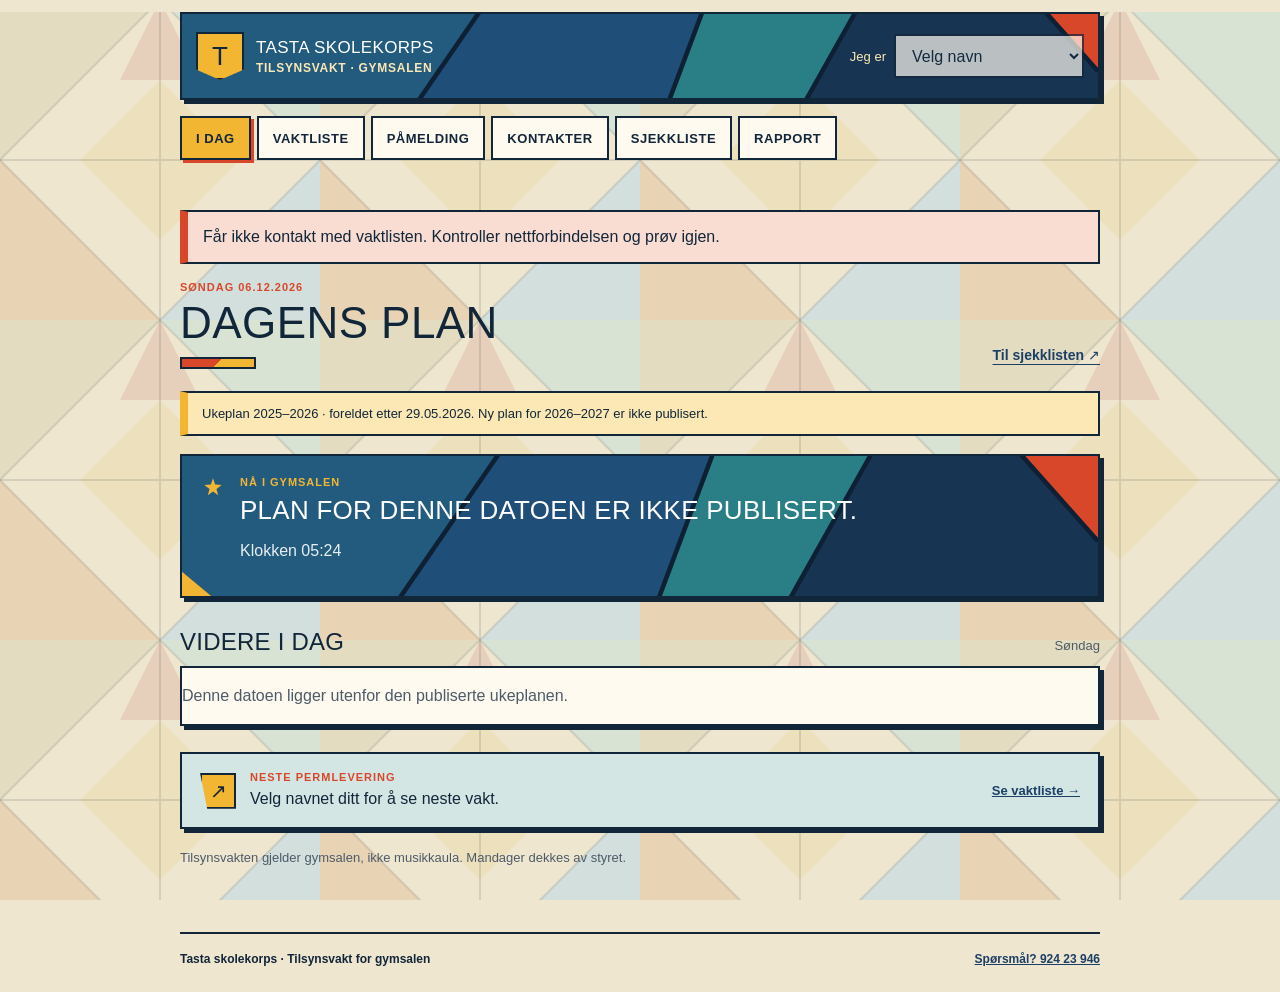
==== index.html @ b432299a "Restyle frontend with cubist guard-inspired theme Co-authored-by: Copilot App <223556219+Copilot@use" ====
<!doctype html>
<html lang="nb">
<head>
  <meta charset="utf-8">
  <meta name="viewport" content="width=device-width, initial-scale=1">
  <meta name="theme-color" content="#1b3f66">
  <meta name="description" content="Vaktplan og praktisk informasjon for tilsynsvakter i Tasta skole sin gymsal.">
  <!-- Static CSP cannot interpolate the deployment-time API host from config.js; API requests are limited to HTTPS, plus local development. -->
  <meta http-equiv="Content-Security-Policy" content="default-src 'self'; script-src 'self'; style-src 'self'; img-src 'self' data:; font-src 'self'; connect-src 'self' https: http://localhost:5187 http://127.0.0.1:5187; form-action 'self'; base-uri 'self'; object-src 'none'">
  <title>Tilsynsvakt · Tasta skolekorps</title>
  <link rel="icon" href="./favicon.svg" type="image/svg+xml">
  <link rel="stylesheet" href="./styles.css">
  <script src="./config.js"></script>
  <script type="module" src="./js/app.js"></script>
</head>
<body>
  <a class="skip-link" href="#main">Hopp til innhold</a>
  <header class="site-header">
    <a class="brand" href="#plan" aria-label="Tilsynsvakt, til dagens plan">
      <span class="brand-mark" aria-hidden="true">T</span>
      <span class="brand-name">Tasta skolekorps <small>Tilsynsvakt · gymsalen</small></span>
    </a>
    <div class="identity">
      <label for="guard-select">Jeg er</label>
      <select id="guard-select" aria-describedby="guard-status">
        <option value="">Velg navn</option>
      </select>
      <span id="guard-status" class="sr-only" aria-live="polite"></span>
    </div>
  </header>

  <nav class="main-nav" aria-label="Hovedmeny">
    <a href="#plan" data-view="plan">I dag</a>
    <a href="#vaktliste" data-view="vaktliste">Vaktliste</a>
    <a href="#pamelding" data-view="pamelding">Påmelding</a>
    <a href="#kontakter" data-view="kontakter">Kontakter</a>
    <a href="#sjekkliste" data-view="sjekkliste">Sjekkliste</a>
    <a href="#rapport" data-view="rapport">Rapport</a>
  </nav>

  <main id="main">
    <div id="notice" class="notice" role="status" aria-live="polite" hidden></div>
    <section id="view-plan" class="view" aria-labelledby="plan-title">
      <div class="page-heading">
        <div>
          <p class="eyebrow" id="today-label">Tasta skole · gymsalen</p>
          <h1 id="plan-title">Dagens plan</h1>
        </div>
        <a class="text-link" href="#sjekkliste">Til sjekklisten <span aria-hidden="true">↗</span></a>
      </div>
      <p class="plan-warning" id="plan-warning"></p>
      <div class="now-panel" aria-live="polite">
        <span class="now-marker" aria-hidden="true"></span>
        <div><p class="eyebrow">Nå i gymsalen</p><p id="current-activity" class="now-title">Laster dagens plan …</p><p id="current-time" class="muted"></p></div>
      </div>
      <div class="section-heading"><h2>Videre i dag</h2><span class="muted" id="plan-day"></span></div>
      <ol id="today-schedule" class="schedule-list" aria-label="Aktiviteter i gymsalen i dag"></ol>
      <div class="handover-strip">
        <span class="handover-icon" aria-hidden="true">↗</span>
        <div><p class="eyebrow">Neste permlevering</p><p id="next-handover">Velg navnet ditt for å se neste vakt.</p></div>
        <a href="#vaktliste" aria-label="Se vaktlisten">Se vaktliste <span aria-hidden="true">→</span></a>
      </div>
      <p class="scope-note">Tilsynsvakten gjelder gymsalen, ikke musikkaula. Mandager dekkes av styret.</p>
    </section>

    <section id="view-vaktliste" class="view" aria-labelledby="roster-title" hidden>
      <div class="page-heading"><div><p class="eyebrow">Dine vakter og overlevering</p><h1 id="roster-title">Vaktliste</h1></div><button class="icon-button" id="refresh-shifts" type="button" aria-label="Last inn vaktlisten på nytt" title="Oppdater">↻</button></div>
      <div class="handover-panel"><p class="eyebrow">Neste vakt etter din</p><p id="roster-handover">Velg navnet ditt for å se overleveringen.</p></div>
      <h2 class="subheading">Mine vakter</h2>
      <div id="my-shifts" class="shift-list" aria-live="polite"><p class="loading">Laster vaktliste …</p></div>
      <h2 class="subheading">Alle vakter</h2>
      <div id="all-shifts" class="shift-list"><p class="loading">Laster vaktliste …</p></div>
    </section>

    <section id="view-pamelding" class="view" aria-labelledby="signup-title" hidden>
      <div class="page-heading"><div><p class="eyebrow">Ledige vakter · tirsdag–torsdag</p><h1 id="signup-title">Påmelding</h1></div></div>
      <p class="intro-copy">Velg en ledig vakt for å melde deg på. Vaktlisten oppdateres fra fellessystemet.</p>
      <form id="signup-form" class="signup-form">
        <label for="open-shift-select">Ledig vakt</label>
        <div class="form-row"><select id="open-shift-select" required><option value="">Laster vakter …</option></select><button class="button button-primary" type="submit">Meld meg på</button></div>
      </form>
      <div id="signup-shifts" class="shift-list"><p class="loading">Laster vaktliste …</p></div>
      <p class="muted small-copy">Du kan melde på eller endre en vakt for valgfri tilsynsvakt. Endringer kontrolleres mot siste lagrede vaktliste.</p>
    </section>

    <section id="view-kontakter" class="view" aria-labelledby="contacts-title" hidden>
      <div class="page-heading"><div><p class="eyebrow">Hjelp og praktiske spørsmål</p><h1 id="contacts-title">Kontakter</h1></div></div>
      <div id="contact-list" class="contact-list"><p class="loading">Laster kontakter …</p></div>
    </section>

    <section id="view-sjekkliste" class="view" aria-labelledby="checklist-title" hidden>
      <div class="page-heading"><div><p class="eyebrow">Før, under og etter vakten</p><h1 id="checklist-title">Sjekkliste</h1></div><span id="checklist-progress" class="progress-count">0 / 0</span></div>
      <p class="intro-copy" id="checklist-date"></p>
      <div class="progress-track" role="progressbar" aria-label="Fremdrift i sjekklisten" aria-valuemin="0" aria-valuemax="10" aria-valuenow="0"><span id="progress-fill"></span></div>
      <div id="checklist-items" class="checklist"><p class="loading">Laster sjekkliste …</p></div>
      <p class="scope-note">Nøkkel og instruks følger permen. Nøkkelboks er planlagt, men ikke etablert.</p>
    </section>

    <section id="view-rapport" class="view" aria-labelledby="report-title" hidden>
      <div class="page-heading"><div><p class="eyebrow">Gymsalen · intern notatmal</p><h1 id="report-title">Hendelsesrapport</h1></div></div>
      <p class="notice notice-warm">Sending av hendelsesrapporter er ikke avklart ennå. Skjemaet lagrer eller sender ingenting.</p>
      <form id="incident-form" class="incident-form">
        <label for="incident-type">Type hendelse</label>
        <select id="incident-type" required>
          <option value="">Velg type</option>
          <option>Skade eller uhell</option>
          <option>Skade på utstyr eller bygg</option>
          <option>Avvik fra avtalt bruk</option>
          <option>Annet</option>
        </select>
        <label for="incident-date">Dato</label><input id="incident-date" type="date" required>
        <label for="incident-notes">Kort beskrivelse</label><textarea id="incident-notes" rows="5" maxlength="2000" placeholder="Skriv bare det som er nødvendig. Ikke oppgi personopplysninger om barn eller medlemmer."></textarea>
        <button class="button button-secondary" type="submit">Vis rapportutkast</button>
      </form>
      <div id="incident-preview" class="incident-preview" aria-live="polite" hidden></div>
    </section>
  </main>

  <footer class="site-footer"><p>Tasta skolekorps <span aria-hidden="true">·</span> Tilsynsvakt for gymsalen</p><a href="tel:+4792423946">Spørsmål? 924 23 946</a></footer>
</body>
</html>
---- styles.css ----
:root {
  color-scheme: light;
  --ink: #12263a;
  --muted: #4d5b69;
  --paper: #efe6cf;
  --surface: #fffaf0;
  --line: #12263a;
  --navy: #1b3f66;
  --navy-deep: #12263a;
  --teal: #2a7f86;
  --teal-soft: #d3e6e3;
  --sun: #f2b632;
  --sun-soft: #fbe8b4;
  --red: #d9472b;
  --red-soft: #f9ddd2;
  --focus: #d9472b;
  --outline: 2.5px solid var(--navy-deep);
  --shadow: 4px 4px 0 var(--navy-deep);
  --serif: "Franklin Gothic Heavy", "Arial Black", "Segoe UI Black", Impact, sans-serif;
  --sans: "Aptos", "Trebuchet MS", "Segoe UI", sans-serif;
  font-family: var(--sans);
  color: var(--ink);
  background: var(--paper);
  font-synthesis: none;
  text-rendering: optimizeLegibility;
}
* { box-sizing: border-box; }
body {
  min-width: 320px;
  margin: 0;
  background-color: var(--paper);
  background-image: radial-gradient(#d6ddd0 0.65px, transparent 0.65px);
  background-size: 13px 13px;
}
button, input, select, textarea { font: inherit; }
button, a, select, input, textarea { -webkit-tap-highlight-color: transparent; }
a { color: var(--navy); }
a:focus-visible, button:focus-visible, input:focus-visible, select:focus-visible, textarea:focus-visible {
  outline: 3px solid var(--focus);
  outline-offset: 3px;
}
[hidden] { display: none !important; }
.sr-only {
  position: absolute;
  width: 1px;
  height: 1px;
  padding: 0;
  margin: -1px;
  overflow: hidden;
  clip: rect(0, 0, 0, 0);
  white-space: nowrap;
  border: 0;
}
.skip-link {
  position: absolute;
  z-index: 5;
  top: 8px;
  left: 8px;
  padding: 12px 16px;
  color: white;
  background: var(--navy);
  transform: translateY(-150%);
}
.skip-link:focus { transform: translateY(0); }
.site-header, .main-nav, main, .site-footer { width: min(100% - 32px, 920px); margin-inline: auto; }
.site-header {
  display: flex;
  align-items: center;
  justify-content: space-between;
  gap: 20px;
  min-height: 88px;
  border-bottom: 1px solid var(--line);
}
.brand { display: flex; align-items: center; gap: 12px; color: var(--ink); text-decoration: none; }
.brand-mark {
  display: grid;
  width: 44px;
  aspect-ratio: 1;
  place-items: center;
  color: var(--paper);
  background: var(--teal);
  border-radius: 50% 50% 50% 8px;
  font-family: var(--serif);
  font-size: 27px;
}
.brand-name { font-weight: 700; }
.brand-name small { display: block; margin-top: 3px; color: var(--muted); font-size: 12px; font-weight: 500; }
.identity { display: grid; grid-template-columns: auto minmax(128px, 190px); align-items: center; gap: 8px; }
.identity label { color: var(--muted); font-size: 13px; }
select, input[type="date"], textarea {
  min-height: 44px;
  padding: 9px 12px;
  color: var(--ink);
  background: var(--surface);
  border: 1px solid #9aa79d;
  border-radius: 4px;
}
.main-nav {
  display: flex;
  gap: 4px;
  padding-block: 12px;
  overflow-x: auto;
  scrollbar-width: thin;
}
.main-nav a {
  display: grid;
  min-height: 44px;
  flex: 0 0 auto;
  align-items: center;
  padding: 0 14px;
  color: var(--muted);
  border-radius: 4px;
  font-size: 14px;
  font-weight: 650;
  text-decoration: none;
}
.main-nav a[aria-current="page"] { color: white; background: var(--navy); }
main { min-height: calc(100vh - 198px); padding: 22px 0 64px; }
.view { animation: arrive 220ms ease-out both; }
.page-heading { display: flex; align-items: end; justify-content: space-between; gap: 16px; margin: 8px 0 22px; }
.page-heading h1 { margin: 0; font-family: var(--serif); font-size: clamp(32px, 8vw, 46px); font-weight: 500; line-height: 1.06; }
.eyebrow { margin: 0 0 7px; color: var(--navy); font-size: 11px; font-weight: 800; letter-spacing: .09em; text-transform: uppercase; }
.text-link { margin-bottom: 6px; font-size: 14px; font-weight: 700; text-decoration-thickness: 1px; text-underline-offset: 4px; }
.plan-warning { margin: 0 0 18px; padding: 11px 14px; color: #69420f; background: #f6edcf; border-left: 4px solid #9e7425; font-size: 13px; line-height: 1.5; }
.now-panel {
  display: grid;
  grid-template-columns: 12px 1fr;
  gap: 14px;
  align-items: center;
  min-height: 144px;
  padding: 20px 22px;
  color: white;
  background: var(--navy);
  border-radius: 7px;
}
.now-marker { width: 10px; height: 10px; align-self: start; margin-top: 5px; background: var(--sun); border-radius: 50%; box-shadow: 0 0 0 5px #ffffff1c; }
.now-panel .eyebrow { color: var(--sun); }
.now-title { margin: 0 0 6px; font-family: var(--serif); font-size: 27px; }
.now-panel .muted { color: #d7e2d8; }
.muted { color: var(--muted); }
.section-heading { display: flex; align-items: baseline; justify-content: space-between; margin: 30px 0 10px; }
.section-heading h2, .subheading, .checklist-heading { margin: 0; font-family: var(--serif); font-size: 24px; font-weight: 500; }
.section-heading .muted { font-size: 13px; text-transform: capitalize; }
.schedule-list { padding: 0; margin: 0; list-style: none; }
.schedule-item {
  display: grid;
  grid-template-columns: 82px minmax(0, 1fr) auto;
  align-items: center;
  gap: 12px;
  min-height: 72px;
  padding: 12px 10px;
  border-bottom: 1px solid var(--line);
}
.schedule-current { background: #e3ebd8; }
.schedule-time { color: var(--navy); font-size: 14px; font-weight: 800; font-variant-numeric: tabular-nums; }
.schedule-detail strong, .schedule-detail span { display: block; }
.schedule-detail strong { font-size: 15px; }
.schedule-detail .muted { margin-top: 3px; font-size: 12px; }
.schedule-status { color: var(--navy); font-size: 11px; font-weight: 800; text-transform: uppercase; }
.empty-state, .loading { padding: 16px 0; color: var(--muted); line-height: 1.5; }
.handover-strip, .handover-panel {
  display: grid;
  grid-template-columns: 38px minmax(0, 1fr) auto;
  align-items: center;
  gap: 12px;
  margin-top: 26px;
  padding: 17px 18px;
  background: var(--sun);
  border-radius: 5px;
}
.handover-icon { display: grid; width: 36px; aspect-ratio: 1; place-items: center; color: white; background: var(--teal); border-radius: 50%; font-size: 20px; }
.handover-strip .eyebrow, .handover-panel .eyebrow { margin-bottom: 4px; }
.handover-strip p:not(.eyebrow), .handover-panel p:not(.eyebrow) { margin: 0; line-height: 1.45; }
.handover-strip > a { font-size: 13px; font-weight: 800; white-space: nowrap; }
.scope-note { margin: 19px 0 0; color: var(--muted); font-size: 13px; line-height: 1.5; }
.icon-button { width: 46px; aspect-ratio: 1; color: var(--navy); background: transparent; border: 1px solid var(--line); border-radius: 50%; font-size: 25px; cursor: pointer; }
.subheading { margin: 30px 0 10px; }
.shift-list { display: grid; gap: 10px; }
.shift-card { padding: 15px; background: var(--surface); border: 1px solid var(--line); border-radius: 5px; }
.shift-card-header { display: flex; align-items: center; justify-content: space-between; gap: 12px; }
.shift-date { display: flex; flex-direction: column; gap: 3px; }
.shift-date strong { font-variant-numeric: tabular-nums; }
.shift-date span, .shift-card .muted { font-size: 13px; }
.shift-guard { margin: 10px 0; font-weight: 700; }
.status-tag { padding: 5px 8px; border-radius: 3px; font-size: 11px; font-weight: 800; text-transform: uppercase; }
.status-open { color: #174a35; background: #e1eedf; }
.status-taken { color: #604b20; background: #f4edcf; }
.shift-actions { display: flex; align-items: center; gap: 8px; margin-top: 14px; flex-wrap: wrap; }
.replace-form, .form-row { display: flex; gap: 8px; align-items: center; }
.replace-form select { min-width: 0; max-width: 230px; }
.button { min-height: 44px; padding: 9px 15px; border: 1px solid transparent; border-radius: 4px; font-weight: 750; cursor: pointer; }
.button-primary { color: white; background: var(--navy); }
.button-secondary { color: var(--navy); background: white; border-color: #7e9284; }
.button-danger { color: #7d2f22; background: var(--red-soft); border-color: #c88471; }
.intro-copy { max-width: 660px; margin: -5px 0 22px; color: var(--muted); line-height: 1.55; }
.signup-form { padding: 18px; margin-bottom: 18px; background: #e1e9dc; border-radius: 5px; }
.signup-form > label, .incident-form > label { display: block; margin-bottom: 7px; font-size: 13px; font-weight: 750; }
.form-row select { min-width: 0; flex: 1; }
.signup-shift { margin-top: 5px; }
.small-copy { font-size: 12px; line-height: 1.5; }
.contact-list { border-top: 1px solid var(--line); }
.contact-row { display: flex; justify-content: space-between; align-items: center; gap: 14px; padding: 18px 4px; border-bottom: 1px solid var(--line); }
.contact-detail h2 { margin: 0; font-family: var(--serif); font-size: 20px; font-weight: 500; }
.contact-actions { display: flex; gap: 8px; align-items: center; flex-shrink: 0; }
.contact-action { display: grid; min-height: 44px; place-items: center; padding: 0 12px; color: var(--navy); border: 1px solid #9aa79d; border-radius: 4px; font-size: 13px; font-weight: 750; text-decoration: none; }
.contact-action:first-child { background: #e1e9dc; }
.progress-count { color: var(--navy); font-weight: 800; font-variant-numeric: tabular-nums; }
.progress-track { height: 8px; margin: 16px 0 22px; overflow: hidden; background: #d5dbd1; border-radius: 8px; }
.progress-track span { display: block; width: 0; height: 100%; background: var(--teal); transition: width 180ms ease-out; }
.checklist-heading { margin: 25px 0 8px; font-size: 21px; }
.checklist-row { display: flex; align-items: flex-start; gap: 12px; min-height: 58px; padding: 14px 10px; background: var(--surface); border-bottom: 1px solid var(--line); line-height: 1.45; cursor: pointer; }
.checklist-row input { width: 22px; height: 22px; flex: 0 0 auto; margin: 0; accent-color: var(--teal); }
.checklist-row.is-done span { color: var(--muted); text-decoration: line-through; text-decoration-thickness: 1px; }
.notice { padding: 13px 15px; margin: 0 0 17px; border-left: 4px solid var(--teal); background: #e1e9dc; line-height: 1.5; }
.notice-error { color: #6f271c; background: #f7e7dc; border-color: var(--red); }
.notice-success { color: #174a35; background: #e1eedf; border-color: var(--teal); }
.notice-warm { color: #69420f; background: #f6edcf; border-color: #9e7425; }
.incident-form { display: grid; gap: 8px; max-width: 600px; }
.incident-form label:not(:first-child) { margin-top: 10px; }
.incident-form textarea { resize: vertical; }
.incident-form .button { justify-self: start; margin-top: 8px; }
.incident-preview { max-width: 600px; padding: 18px; margin-top: 20px; background: var(--surface); border: 1px solid var(--line); border-radius: 5px; overflow-wrap: anywhere; }
.incident-preview h2 { margin-top: 0; font-family: var(--serif); font-weight: 500; }
.incident-preview p { line-height: 1.5; }
.site-footer { display: flex; justify-content: space-between; gap: 12px; padding: 18px 0 26px; color: var(--muted); border-top: 1px solid var(--line); font-size: 12px; }
.site-footer p { margin: 0; }
.site-footer a { font-weight: 700; }

@keyframes arrive { from { opacity: .45; transform: translateY(5px); } to { opacity: 1; transform: translateY(0); } }
@media (min-width: 760px) {
  main { padding-top: 34px; }
  .schedule-item { grid-template-columns: 100px minmax(0, 1fr) auto; padding-inline: 16px; }
  .shift-list { grid-template-columns: repeat(2, minmax(0, 1fr)); }
  #view-vaktliste .handover-panel { grid-template-columns: 1fr; }
}
@media (max-width: 560px) {
  .site-header, .main-nav, main, .site-footer { width: min(100% - 24px, 920px); }
  .site-header { min-height: 76px; gap: 10px; }
  .brand { gap: 8px; }
  .brand-mark { width: 38px; font-size: 23px; }
  .brand-name { font-size: 13px; }
  .brand-name small { font-size: 10px; }
  .identity { grid-template-columns: 1fr; gap: 2px; }
  .identity label { font-size: 11px; }
  .identity select { width: min(42vw, 170px); min-height: 40px; padding: 6px 8px; font-size: 12px; }
  .main-nav { margin-top: 0; padding-block: 8px; }
  .main-nav a { min-height: 42px; padding-inline: 12px; font-size: 13px; }
  main { min-height: calc(100vh - 190px); padding-top: 16px; }
  .page-heading { margin-bottom: 17px; }
  .page-heading h1 { font-size: 35px; }
  .now-panel { min-height: 128px; padding: 17px; }
  .now-title { font-size: 24px; }
  .handover-strip { grid-template-columns: 34px minmax(0, 1fr); padding: 15px; }
  .handover-strip > a { grid-column: 2; }
  .handover-icon { width: 32px; }
  .schedule-item { grid-template-columns: 73px minmax(0, 1fr) auto; gap: 8px; padding-inline: 6px; }
  .schedule-status { font-size: 9px; }
  .form-row { align-items: stretch; flex-direction: column; }
  .form-row .button { width: 100%; }
  .contact-row { align-items: flex-start; flex-direction: column; }
  .contact-actions { width: 100%; }
  .contact-action:first-child { flex: 1; }
  .replace-form { flex: 1; }
  .replace-form select { max-width: 100%; }
  .site-footer { flex-direction: column; }
}
@media (prefers-reduced-motion: reduce) {
  *, *::before, *::after { scroll-behavior: auto !important; animation-duration: .01ms !important; animation-iteration-count: 1 !important; transition-duration: .01ms !important; }
}

/* Cubist theme */
body { background-image: url("./pattern.svg"); background-size: 320px 320px; background-attachment: fixed; }
a { color: var(--navy); }
.page-heading h1, .section-heading h2, .subheading, .checklist-heading, .now-title, .contact-detail h2, .incident-preview h2 { font-weight: 400; letter-spacing: .01em; text-transform: uppercase; }
.page-heading h1 { font-size: clamp(30px, 8vw, 44px); }
.page-heading h1::after { content: ""; display: block; width: 72px; height: 8px; margin-top: 10px; background: linear-gradient(135deg, var(--red) 50%, var(--sun) 50%); border: 2px solid var(--navy-deep); }
.eyebrow { color: var(--red); }
.site-header {
  margin-top: 12px;
  padding: 10px 14px;
  color: white;
  background: var(--navy) url("./header.svg") center / cover;
  border: var(--outline);
  box-shadow: var(--shadow);
}
.brand { color: white; }
.brand-mark {
  width: 48px;
  color: var(--navy-deep);
  background: var(--sun);
  border: var(--outline);
  border-radius: 0;
  clip-path: polygon(0 0, 100% 0, 100% 78%, 50% 100%, 0 78%);
  font-size: 26px;
  line-height: 1;
}
.brand-name { font-family: var(--serif); font-size: 17px; font-weight: 400; letter-spacing: .02em; text-transform: uppercase; }
.brand-name small { color: var(--sun-soft); font-family: var(--sans); font-weight: 600; letter-spacing: .06em; }
.identity label { color: var(--sun-soft); }
select, input[type="date"], textarea { border: var(--outline); border-radius: 0; }
.main-nav { gap: 6px; padding-block: 16px; }
.main-nav a { color: var(--navy-deep); background: var(--surface); border: var(--outline); border-radius: 0; text-transform: uppercase; letter-spacing: .04em; font-size: 13px; }
.main-nav a:hover { background: var(--sun-soft); }
.main-nav a[aria-current="page"] { color: var(--navy-deep); background: var(--sun); box-shadow: 3px 3px 0 var(--red); }
.plan-warning { color: var(--navy-deep); background: var(--sun-soft); border: var(--outline); border-left-width: 8px; border-left-color: var(--sun); }
.now-panel {
  position: relative;
  color: white;
  background: var(--navy) url("./header.svg") right center / cover;
  border: var(--outline);
  border-radius: 0;
  box-shadow: var(--shadow);
}
.now-marker {
  width: 18px;
  height: 18px;
  margin-top: 2px;
  background: var(--sun);
  border-radius: 0;
  box-shadow: none;
  clip-path: polygon(50% 0, 62% 36%, 98% 38%, 69% 60%, 79% 95%, 50% 74%, 21% 95%, 31% 60%, 2% 38%, 38% 36%);
}
.now-panel { grid-template-columns: 22px 1fr; }
.now-panel .eyebrow { color: var(--sun); }
.now-panel .muted { color: #e8eef2; }
.now-title { font-size: 26px; }
.schedule-list { background: var(--surface); border: var(--outline); box-shadow: var(--shadow); }
.schedule-item { border-bottom: 2px solid var(--navy-deep); }
.schedule-item:last-child { border-bottom: 0; }
.schedule-current { background: var(--sun-soft); box-shadow: inset 8px 0 0 var(--red); padding-left: 22px; }
.schedule-time, .schedule-status { color: var(--navy); }
.schedule-current .schedule-status { color: var(--red); }
.handover-strip, .handover-panel { background: var(--teal-soft); border: var(--outline); border-radius: 0; box-shadow: var(--shadow); }
.handover-icon { color: var(--navy-deep); background: var(--sun); border: var(--outline); border-radius: 0; clip-path: polygon(0 0, 100% 0, 100% 100%, 20% 100%); }
.icon-button { color: var(--navy-deep); background: var(--surface); border: var(--outline); border-radius: 0; }
.shift-card { background: var(--surface); border: var(--outline); border-radius: 0; box-shadow: var(--shadow); }
.status-tag { border: 2px solid var(--navy-deep); border-radius: 0; }
.status-open { color: var(--navy-deep); background: #bfe0cb; }
.status-taken { color: var(--navy-deep); background: var(--sun); }
.button { border: var(--outline); border-radius: 0; text-transform: uppercase; letter-spacing: .04em; font-size: 13px; box-shadow: 3px 3px 0 var(--navy-deep); }
.button:active { transform: translate(2px, 2px); box-shadow: 1px 1px 0 var(--navy-deep); }
.button-primary { color: var(--navy-deep); background: var(--sun); }
.button-secondary { color: var(--navy-deep); background: var(--surface); }
.button-danger { color: white; background: var(--red); }
.signup-form { background: var(--teal-soft); border: var(--outline); border-radius: 0; box-shadow: var(--shadow); }
.contact-list { background: var(--surface); border: var(--outline); box-shadow: var(--shadow); }
.contact-row { padding: 16px; border-bottom: 2px solid var(--navy-deep); }
.contact-row:last-child { border-bottom: 0; }
.contact-action { color: var(--navy-deep); border: var(--outline); border-radius: 0; text-transform: uppercase; }
.contact-action:first-child { background: var(--sun); }
.progress-count { color: var(--red); font-family: var(--serif); font-size: 22px; }
.progress-track { height: 16px; background: var(--surface); border: var(--outline); border-radius: 0; }
.progress-track span { background: repeating-linear-gradient(135deg, var(--teal) 0 10px, var(--navy) 10px 20px); }
.checklist { border: var(--outline); box-shadow: var(--shadow); }
.checklist-row { border-bottom: 2px solid var(--navy-deep); }
.checklist-row:last-child { border-bottom: 0; }
.checklist-row.is-done { background: var(--teal-soft); }
.checklist-row input { accent-color: var(--navy); }
.notice { background: var(--teal-soft); border: var(--outline); border-left-width: 8px; border-left-color: var(--teal); }
.notice-error { color: var(--navy-deep); background: var(--red-soft); border-color: var(--navy-deep); border-left-color: var(--red); }
.notice-success { color: var(--navy-deep); background: #d7ecdc; border-color: var(--navy-deep); }
.notice-warm { color: var(--navy-deep); background: var(--sun-soft); border-color: var(--navy-deep); border-left-color: var(--sun); }
.incident-preview { border: var(--outline); border-radius: 0; box-shadow: var(--shadow); }
.site-footer { color: var(--navy-deep); border-top: var(--outline); font-weight: 600; }
.skip-link { background: var(--navy); }
@media (max-width: 560px) {
  .site-header { margin-top: 8px; padding: 8px 10px; }
  .brand-mark { width: 40px; font-size: 22px; }
  .brand-name { font-size: 13px; }
  .page-heading h1 { font-size: 30px; }
}
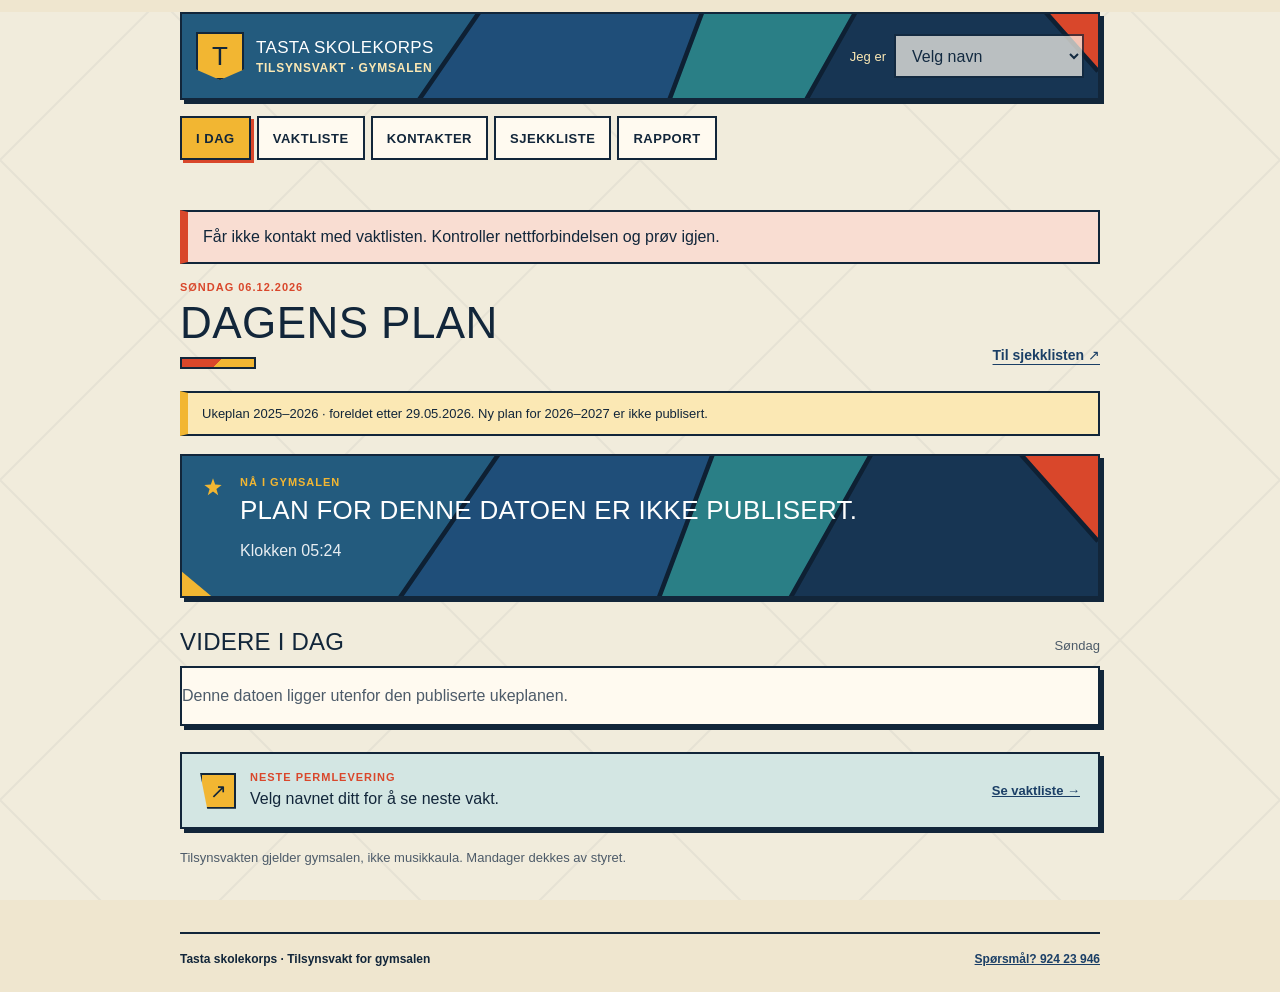
==== commit 191aec81: "Inline shift signup and swap requests in the guard list Replace the Pamelding page with inline sign-" ====
--- a/index.html
+++ b/index.html
@@ -32,7 +32,6 @@
   <nav class="main-nav" aria-label="Hovedmeny">
     <a href="#plan" data-view="plan">I dag</a>
     <a href="#vaktliste" data-view="vaktliste">Vaktliste</a>
-    <a href="#pamelding" data-view="pamelding">Påmelding</a>
     <a href="#kontakter" data-view="kontakter">Kontakter</a>
     <a href="#sjekkliste" data-view="sjekkliste">Sjekkliste</a>
     <a href="#rapport" data-view="rapport">Rapport</a>
@@ -68,21 +67,20 @@
       <div class="handover-panel"><p class="eyebrow">Neste vakt etter din</p><p id="roster-handover">Velg navnet ditt for å se overleveringen.</p></div>
       <h2 class="subheading">Mine vakter</h2>
       <div id="my-shifts" class="shift-list" aria-live="polite"><p class="loading">Laster vaktliste …</p></div>
+      <div id="swap-requests-area" hidden>
+        <h2 class="subheading">Byteforespørsler</h2>
+        <div id="swap-requests" class="shift-list" aria-live="polite"></div>
+      </div>
       <h2 class="subheading">Alle vakter</h2>
+      <form id="swap-form" class="swap-form" hidden>
+        <p id="swap-summary" class="swap-summary"></p>
+        <label for="swap-own-shift">Din vakt du vil bytte bort</label>
+        <div class="form-row"><select id="swap-own-shift" required></select></div>
+        <p class="muted small-copy">Byttet skjer først når den andre tilsynsvakten godkjenner forespørselen her i vaktlisten.</p>
+        <div class="form-row"><button class="button button-primary" type="submit">Send forespørsel</button><button class="button button-secondary" id="swap-cancel" type="button">Avbryt</button></div>
+      </form>
       <div id="all-shifts" class="shift-list"><p class="loading">Laster vaktliste …</p></div>
     </section>
-
-    <section id="view-pamelding" class="view" aria-labelledby="signup-title" hidden>
-      <div class="page-heading"><div><p class="eyebrow">Ledige vakter · tirsdag–torsdag</p><h1 id="signup-title">Påmelding</h1></div></div>
-      <p class="intro-copy">Velg en ledig vakt for å melde deg på. Vaktlisten oppdateres fra fellessystemet.</p>
-      <form id="signup-form" class="signup-form">
-        <label for="open-shift-select">Ledig vakt</label>
-        <div class="form-row"><select id="open-shift-select" required><option value="">Laster vakter …</option></select><button class="button button-primary" type="submit">Meld meg på</button></div>
-      </form>
-      <div id="signup-shifts" class="shift-list"><p class="loading">Laster vaktliste …</p></div>
-      <p class="muted small-copy">Du kan melde på eller endre en vakt for valgfri tilsynsvakt. Endringer kontrolleres mot siste lagrede vaktliste.</p>
-    </section>
-
     <section id="view-kontakter" class="view" aria-labelledby="contacts-title" hidden>
       <div class="page-heading"><div><p class="eyebrow">Hjelp og praktiske spørsmål</p><h1 id="contacts-title">Kontakter</h1></div></div>
       <div id="contact-list" class="contact-list"><p class="loading">Laster kontakter …</p></div>
--- a/styles.css
+++ b/styles.css
@@ -193,10 +193,8 @@
 .button-secondary { color: var(--navy); background: white; border-color: #7e9284; }
 .button-danger { color: #7d2f22; background: var(--red-soft); border-color: #c88471; }
 .intro-copy { max-width: 660px; margin: -5px 0 22px; color: var(--muted); line-height: 1.55; }
-.signup-form { padding: 18px; margin-bottom: 18px; background: #e1e9dc; border-radius: 5px; }
-.signup-form > label, .incident-form > label { display: block; margin-bottom: 7px; font-size: 13px; font-weight: 750; }
+.incident-form > label { display: block; margin-bottom: 7px; font-size: 13px; font-weight: 750; }
 .form-row select { min-width: 0; flex: 1; }
-.signup-shift { margin-top: 5px; }
 .small-copy { font-size: 12px; line-height: 1.5; }
 .contact-list { border-top: 1px solid var(--line); }
 .contact-row { display: flex; justify-content: space-between; align-items: center; gap: 14px; padding: 18px 4px; border-bottom: 1px solid var(--line); }
@@ -342,7 +340,6 @@
 .button-primary { color: var(--navy-deep); background: var(--sun); }
 .button-secondary { color: var(--navy-deep); background: var(--surface); }
 .button-danger { color: white; background: var(--red); }
-.signup-form { background: var(--teal-soft); border: var(--outline); border-radius: 0; box-shadow: var(--shadow); }
 .contact-list { background: var(--surface); border: var(--outline); box-shadow: var(--shadow); }
 .contact-row { padding: 16px; border-bottom: 2px solid var(--navy-deep); }
 .contact-row:last-child { border-bottom: 0; }
@@ -368,4 +365,23 @@
   .brand-mark { width: 40px; font-size: 22px; }
   .brand-name { font-size: 13px; }
   .page-heading h1 { font-size: 30px; }
-}+}
+.week-table-wrap { overflow-x: auto; background: var(--surface); border: var(--outline); box-shadow: var(--shadow); grid-column: 1 / -1; }
+.week-table { width: 100%; border-collapse: collapse; font-size: 14px; white-space: nowrap; }
+.week-table th, .week-table td { padding: 9px 11px; text-align: left; border-bottom: 2px solid var(--navy-deep); border-right: 2px solid var(--navy-deep); }
+.week-table thead th { background: var(--sun); color: var(--navy-deep); position: sticky; top: 0; }
+.week-table tbody th { background: var(--paper); font-weight: 700; }
+.week-table tr:last-child > * { border-bottom: 0; }
+.week-table th:last-child, .week-table td:last-child { border-right: 0; text-align: center; }
+.week-dates { color: var(--muted); }
+.week-board, .week-none { color: var(--muted); }
+.week-open { background: var(--red-soft); }
+.signup-inline { min-height: 32px; padding: 4px 10px; font-size: 13px; }
+.week-mine { background: var(--sun-soft); font-weight: 700; }
+.week-current > * { box-shadow: inset 0 3px 0 var(--red), inset 0 -3px 0 var(--red); }
+
+.swap-form { padding: 18px; margin-bottom: 18px; background: #e1e9dc; border-radius: 5px; }
+.swap-form > label { display: block; margin-bottom: 7px; font-size: 13px; font-weight: 750; }
+.swap-summary { margin: 0 0 12px; font-weight: 750; }
+.swap-card { margin-bottom: 10px; }
+.swap-form { background: var(--teal-soft); border: var(--outline); border-radius: 0; box-shadow: var(--shadow); }
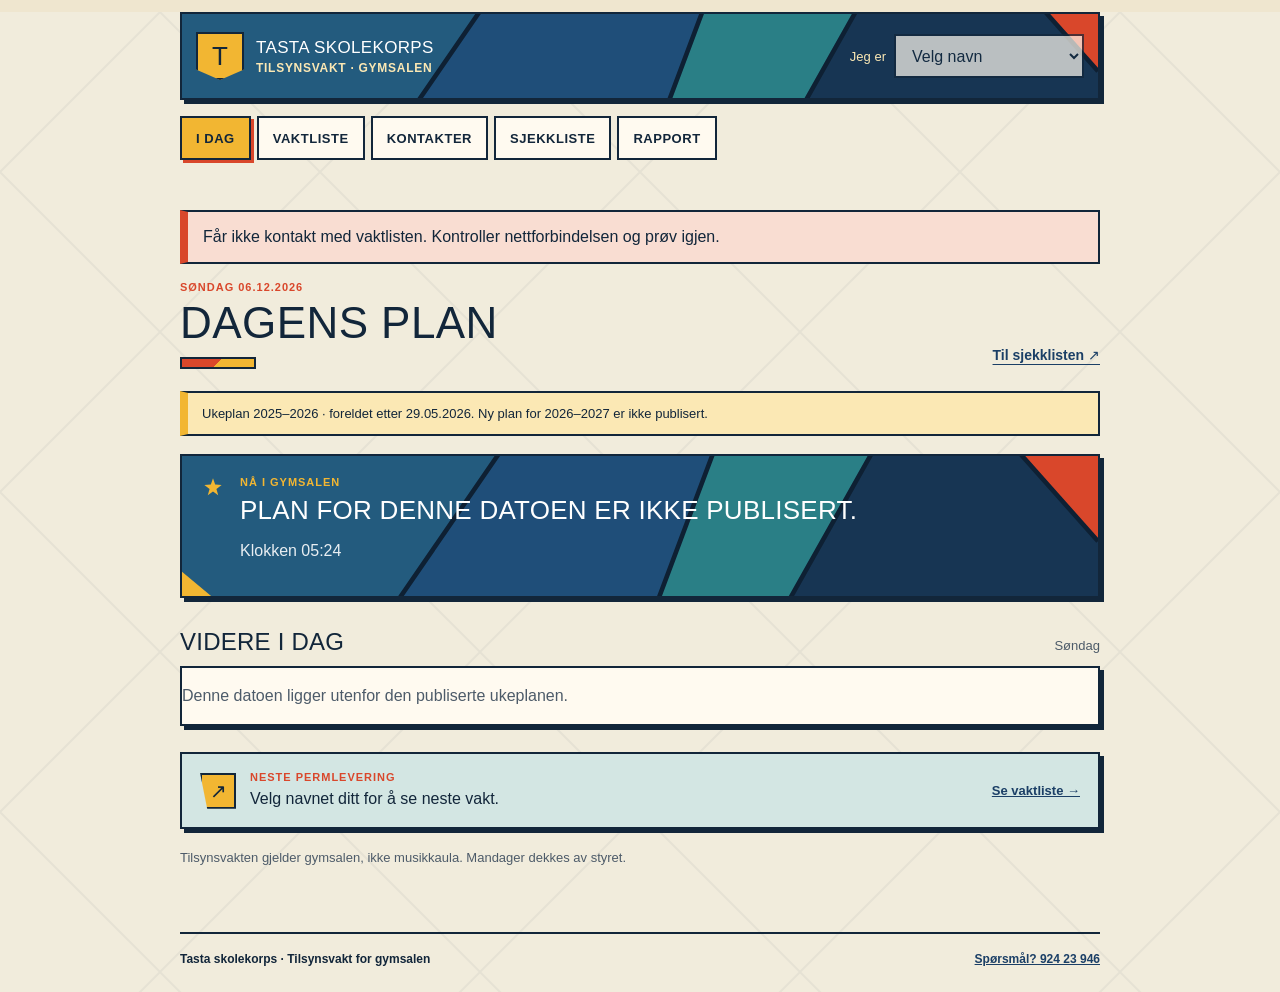
==== commit 6c6ff74f: "Persist guard shift sign-off in the backend Add PUT/DELETE /api/shifts/{date}/signoff, store signedO" ====
--- a/index.html
+++ b/index.html
@@ -91,6 +91,7 @@
       <p class="intro-copy" id="checklist-date"></p>
       <div class="progress-track" role="progressbar" aria-label="Fremdrift i sjekklisten" aria-valuemin="0" aria-valuemax="10" aria-valuenow="0"><span id="progress-fill"></span></div>
       <div id="checklist-items" class="checklist"><p class="loading">Laster sjekkliste …</p></div>
+      <div id="checklist-signoff" class="signoff"></div>
       <p class="scope-note">Nøkkel og instruks følger permen. Nøkkelboks er planlagt, men ikke etablert.</p>
     </section>
 
--- a/styles.css
+++ b/styles.css
@@ -267,7 +267,7 @@
 }
 
 /* Cubist theme */
-body { background-image: url("./pattern.svg"); background-size: 320px 320px; background-attachment: fixed; }
+body { background-image: url("./pattern.svg"); background-size: 320px 320px; background-attachment: scroll; }
 a { color: var(--navy); }
 .page-heading h1, .section-heading h2, .subheading, .checklist-heading, .now-title, .contact-detail h2, .incident-preview h2 { font-weight: 400; letter-spacing: .01em; text-transform: uppercase; }
 .page-heading h1 { font-size: clamp(30px, 8vw, 44px); }
@@ -385,3 +385,7 @@
 .swap-summary { margin: 0 0 12px; font-weight: 750; }
 .swap-card { margin-bottom: 10px; }
 .swap-form { background: var(--teal-soft); border: var(--outline); border-radius: 0; box-shadow: var(--shadow); }
+
+.signoff { margin-top: 18px; padding: 14px; background: var(--surface); border: 1px solid var(--line); }
+.signoff.is-signed { background: var(--teal-soft); }
+.signoff-text { margin: 0 0 12px; line-height: 1.45; }
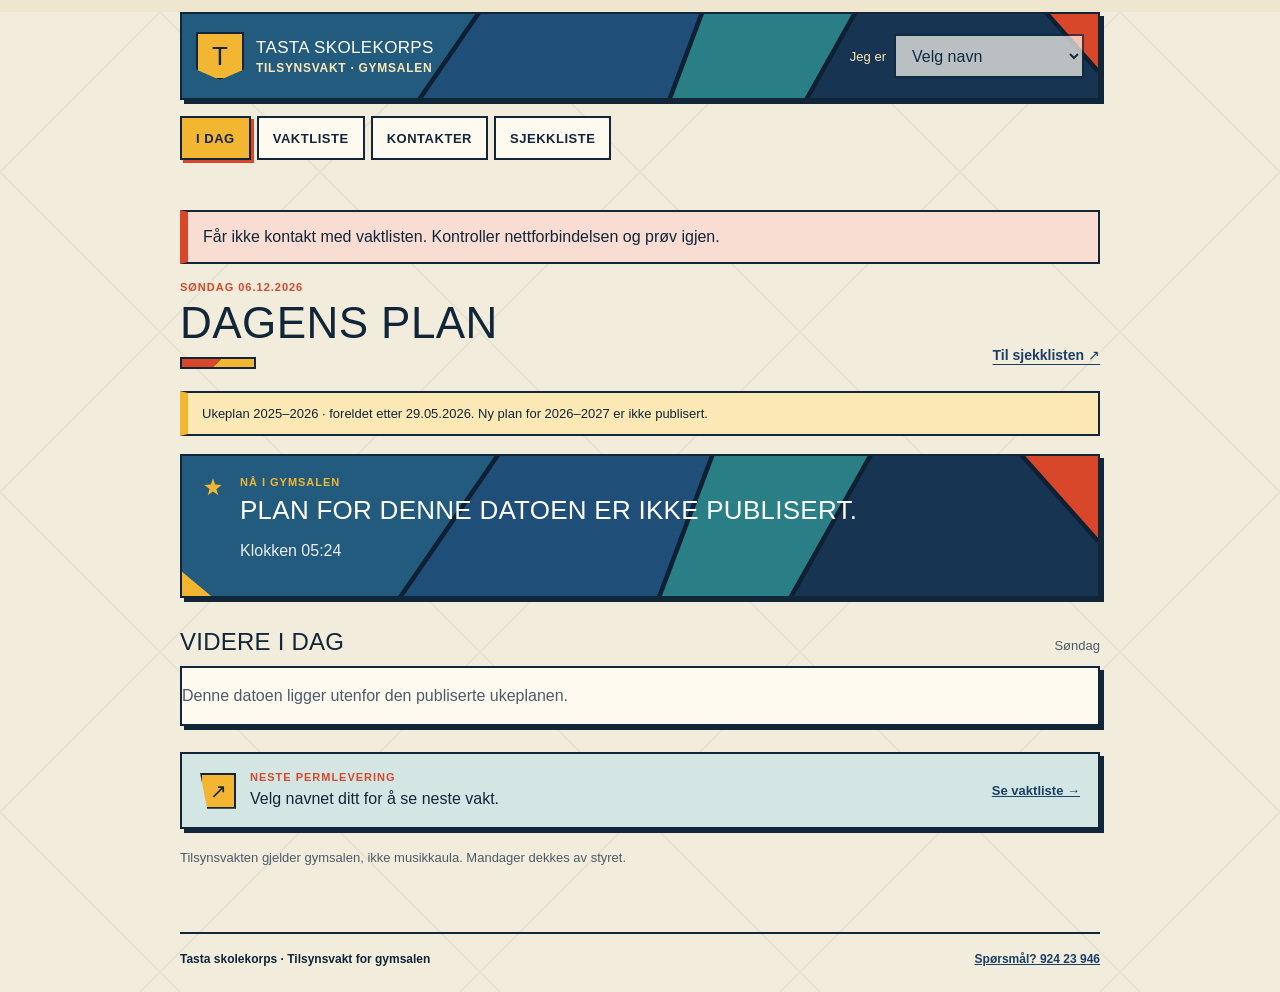
==== commit bcb067a9: "Remove Rapport item from navigation Co-authored-by: Copilot App <223556219+Copilot@users.noreply.git" ====
--- a/index.html
+++ b/index.html
@@ -34,7 +34,6 @@
     <a href="#vaktliste" data-view="vaktliste">Vaktliste</a>
     <a href="#kontakter" data-view="kontakter">Kontakter</a>
     <a href="#sjekkliste" data-view="sjekkliste">Sjekkliste</a>
-    <a href="#rapport" data-view="rapport">Rapport</a>
   </nav>
 
   <main id="main">
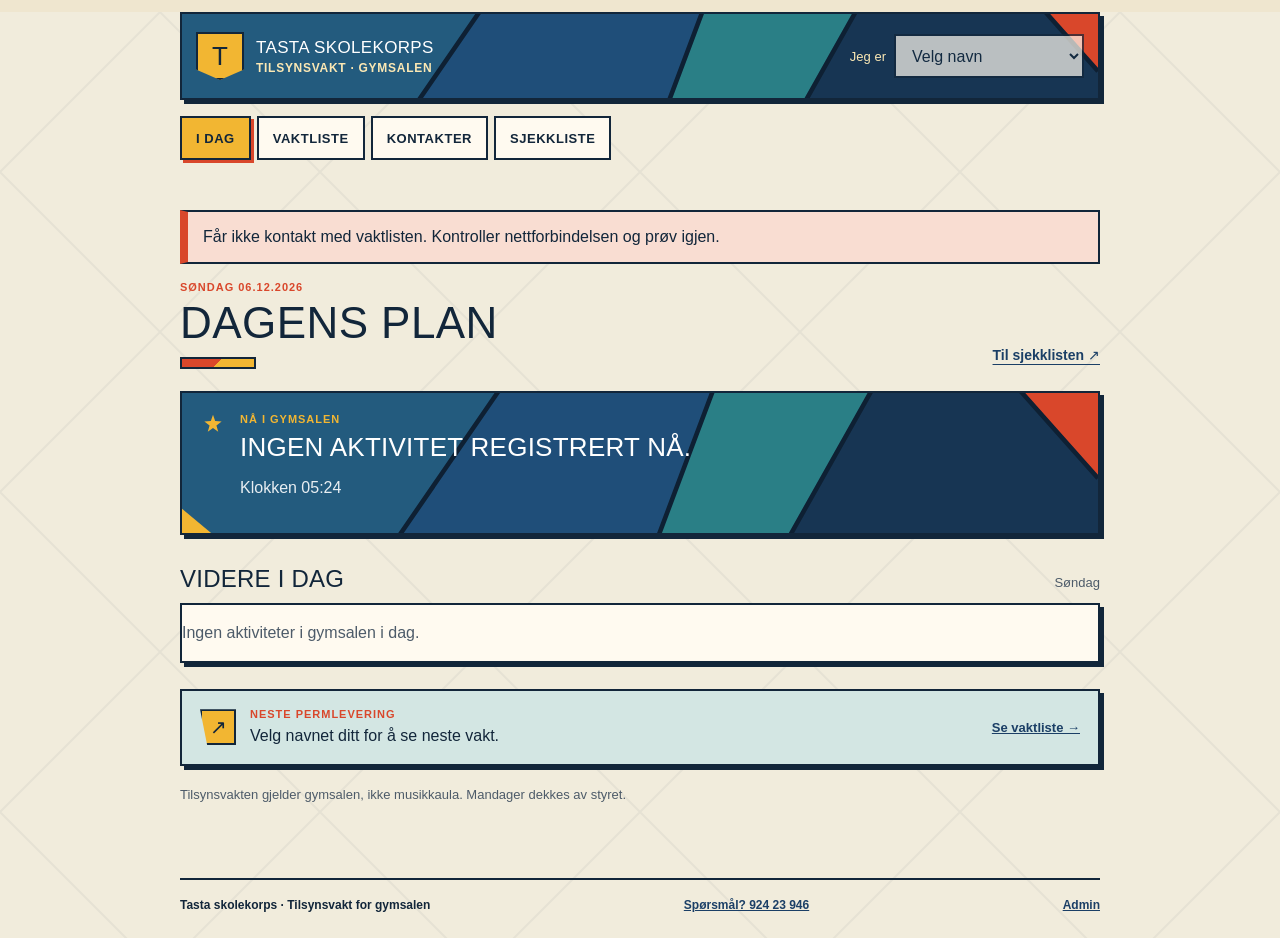
==== commit 68f318de: "Simplify roster columns and add footer admin link (#33)" ====
--- a/index.html
+++ b/index.html
@@ -91,7 +91,7 @@
       <div class="progress-track" role="progressbar" aria-label="Fremdrift i sjekklisten" aria-valuemin="0" aria-valuemax="10" aria-valuenow="0"><span id="progress-fill"></span></div>
       <div id="checklist-items" class="checklist"><p class="loading">Laster sjekkliste …</p></div>
       <div id="checklist-signoff" class="signoff"></div>
-      <p class="scope-note">Nøkkel og instruks følger permen. Nøkkelboks er planlagt, men ikke etablert.</p>
+      <p class="scope-note">Nøkkel og instruks følger permen.</p>
     </section>
 
     <section id="view-rapport" class="view" aria-labelledby="report-title" hidden>
@@ -114,6 +114,6 @@
     </section>
   </main>
 
-  <footer class="site-footer"><p>Tasta skolekorps <span aria-hidden="true">·</span> Tilsynsvakt for gymsalen</p><a href="tel:+4792423946">Spørsmål? 924 23 946</a></footer>
+  <footer class="site-footer"><p>Tasta skolekorps <span aria-hidden="true">·</span> Tilsynsvakt for gymsalen</p><a href="tel:+4792423946">Spørsmål? 924 23 946</a><a href="admin.html">Admin</a></footer>
 </body>
 </html>
--- a/styles.css
+++ b/styles.css
@@ -213,6 +213,43 @@
 .notice-error { color: #6f271c; background: #f7e7dc; border-color: var(--red); }
 .notice-success { color: #174a35; background: #e1eedf; border-color: var(--teal); }
 .notice-warm { color: #69420f; background: #f6edcf; border-color: #9e7425; }
+.admin-shell { padding-top: 22px; }
+.admin-auth, .admin-toolbar, .admin-duty-card, .admin-total-card {
+  padding: 16px;
+  background: var(--surface);
+  border: 1px solid var(--line);
+  border-radius: 5px;
+}
+.admin-grid, .admin-toolbar { display: grid; gap: 12px; }
+.admin-auth label, .admin-toolbar label, .admin-duty-form label {
+  display: grid;
+  gap: 6px;
+  font-size: 13px;
+  font-weight: 750;
+}
+.admin-total-list, .admin-duty-list { display: grid; gap: 12px; }
+.admin-total-card p, .admin-duty-card p { margin: 6px 0 0; }
+.admin-duty-card { display: grid; gap: 12px; }
+.admin-meta {
+  display: flex;
+  flex-wrap: wrap;
+  gap: 8px 12px;
+  color: var(--muted);
+  font-size: 13px;
+}
+.admin-duty-form { display: grid; gap: 10px; }
+.badge {
+  display: inline-flex;
+  align-items: center;
+  min-height: 28px;
+  padding: 4px 8px;
+  border-radius: 999px;
+  font-size: 11px;
+  font-weight: 800;
+  text-transform: uppercase;
+}
+.badge-actual { color: #174a35; background: #e1eedf; }
+.badge-planned { color: #69420f; background: #f6edcf; }
 .incident-form { display: grid; gap: 8px; max-width: 600px; }
 .incident-form label:not(:first-child) { margin-top: 10px; }
 .incident-form textarea { resize: vertical; }
@@ -230,6 +267,9 @@
   .schedule-item { grid-template-columns: 100px minmax(0, 1fr) auto; padding-inline: 16px; }
   .shift-list { grid-template-columns: repeat(2, minmax(0, 1fr)); }
   #view-vaktliste .handover-panel { grid-template-columns: 1fr; }
+  .admin-grid { grid-template-columns: repeat(2, minmax(0, 1fr)); }
+  .admin-toolbar { grid-template-columns: repeat(2, minmax(0, max-content)); align-items: end; gap: 24px; }
+  .admin-total-list, .admin-duty-list { grid-template-columns: repeat(2, minmax(0, 1fr)); }
 }
 @media (max-width: 560px) {
   .site-header, .main-nav, main, .site-footer { width: min(100% - 24px, 920px); }
@@ -258,6 +298,8 @@
   .contact-row { align-items: flex-start; flex-direction: column; }
   .contact-actions { width: 100%; }
   .contact-action:first-child { flex: 1; }
+  .admin-toolbar { grid-template-columns: 1fr; }
+  .admin-total-list, .admin-duty-list { grid-template-columns: 1fr; }
   .replace-form { flex: 1; }
   .replace-form select { max-width: 100%; }
   .site-footer { flex-direction: column; }
@@ -372,9 +414,10 @@
 .week-table thead th { background: var(--sun); color: var(--navy-deep); position: sticky; top: 0; }
 .week-table tbody th { background: var(--paper); font-weight: 700; }
 .week-table tr:last-child > * { border-bottom: 0; }
-.week-table th:last-child, .week-table td:last-child { border-right: 0; text-align: center; }
+.week-table th:last-child, .week-table td:last-child { border-right: 0; }
 .week-dates { color: var(--muted); }
 .week-board, .week-none { color: var(--muted); }
+.week-closed { color: var(--muted); font-style: italic; }
 .week-open { background: var(--red-soft); }
 .signup-inline { min-height: 32px; padding: 4px 10px; font-size: 13px; }
 .week-mine { background: var(--sun-soft); font-weight: 700; }
@@ -389,3 +432,36 @@
 .signoff { margin-top: 18px; padding: 14px; background: var(--surface); border: 1px solid var(--line); }
 .signoff.is-signed { background: var(--teal-soft); }
 .signoff-text { margin: 0 0 12px; line-height: 1.45; }
+
+.plan-warning:empty { display: none; }
+.admin-auth input, .admin-toolbar input, .admin-toolbar select, .admin-duty-form input, .admin-duty-form select {
+  min-height: 52px;
+  padding: 12px 14px;
+  font-size: 17px;
+}
+.admin-auth input { width: 100%; box-sizing: border-box; border: var(--outline); border-radius: 0; background: var(--surface); color: var(--ink); }
+.admin-session { margin-bottom: 14px; }
+
+.season-picker { display: flex; gap: 0; padding: 0; margin: 0; border: 0; }
+.season-picker legend { padding: 0; margin-bottom: 6px; font-size: 13px; font-weight: 750; }
+.season-option { display: block; flex: 1; }
+.season-option input { position: absolute; opacity: 0; pointer-events: none; }
+.season-option span {
+  display: grid;
+  place-items: center;
+  min-height: 52px;
+  padding: 0 18px;
+  font-weight: 750;
+  color: var(--navy-deep);
+  background: var(--surface);
+  border: var(--outline);
+  cursor: pointer;
+}
+.season-option + .season-option span { border-left-width: 0; }
+.season-option input:checked + span { background: var(--sun); box-shadow: inset 0 -4px 0 var(--red); }
+.season-option input:focus-visible + span { outline: 3px solid var(--focus); outline-offset: 2px; }
+.year-picker { display: grid; gap: 6px; font-size: 13px; font-weight: 750; }
+.year-stepper { display: flex; }
+.year-stepper input { width: 96px; min-height: 52px; box-sizing: border-box; text-align: center; font-size: 17px; border: var(--outline); border-radius: 0; background: var(--surface); color: var(--ink); -moz-appearance: textfield; }
+.year-stepper input::-webkit-outer-spin-button, .year-stepper input::-webkit-inner-spin-button { -webkit-appearance: none; margin: 0; }
+.year-stepper .button { min-width: 52px; min-height: 52px; font-size: 22px; }
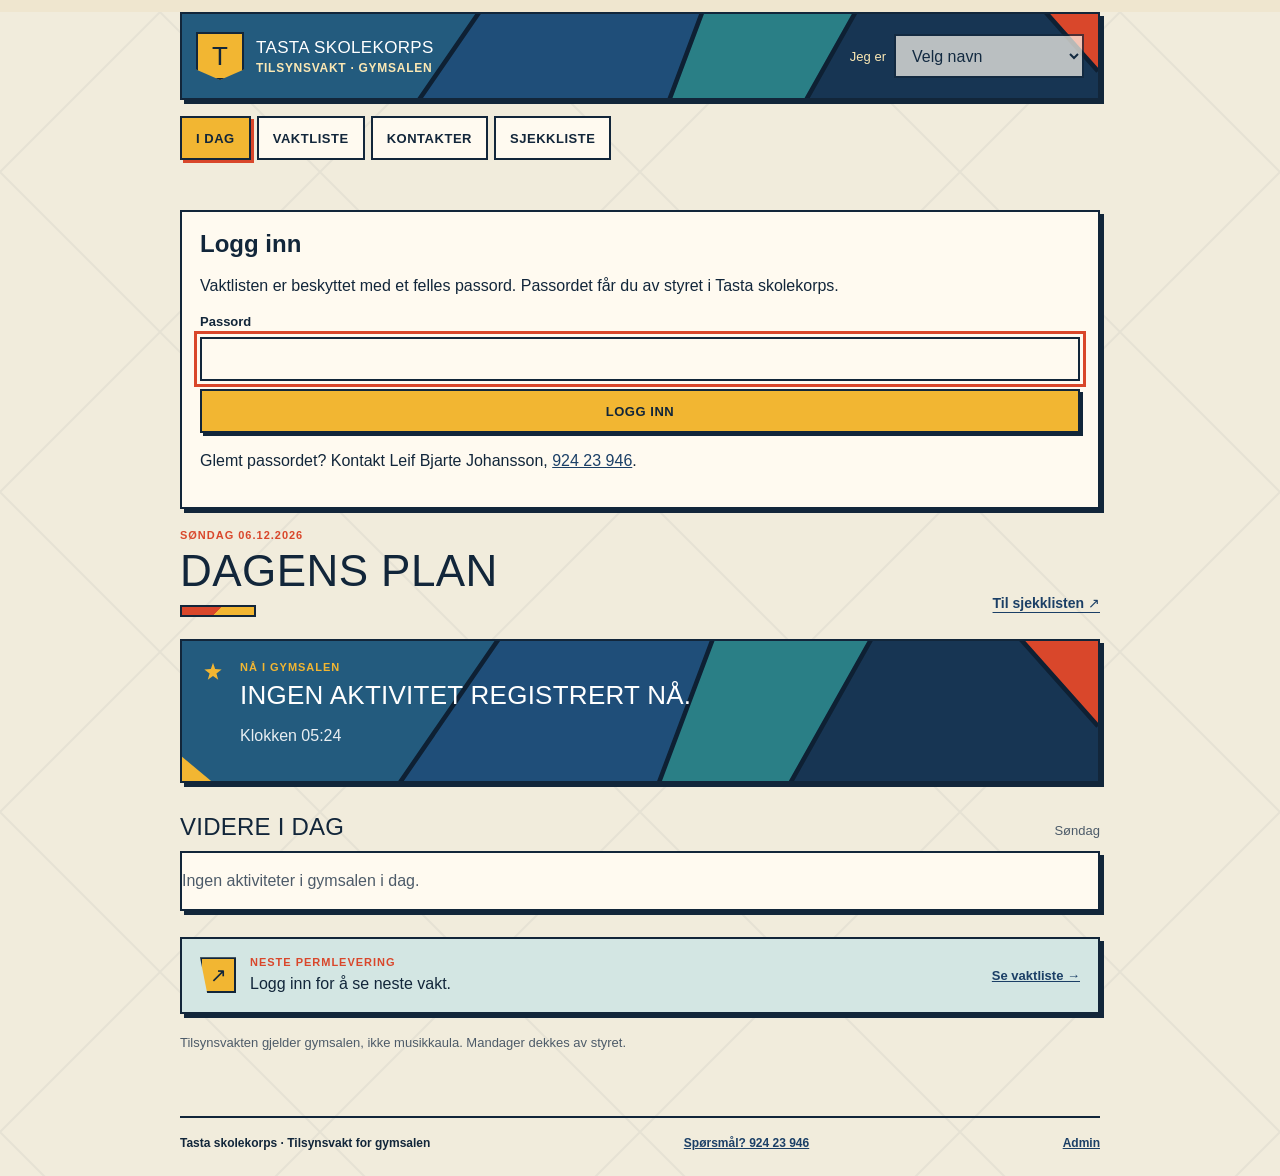
==== commit 76f58f95: "Add shared-password login that issues an API key POST /api/auth/login exchanges a shared password (A" ====
--- a/index.html
+++ b/index.html
@@ -38,6 +38,17 @@
 
   <main id="main">
     <div id="notice" class="notice" role="status" aria-live="polite" hidden></div>
+    <section id="login-panel" class="login-panel" aria-labelledby="login-title" hidden>
+      <h2 id="login-title">Logg inn</h2>
+      <p>Vaktlisten er beskyttet med et felles passord. Passordet får du av styret i Tasta skolekorps.</p>
+      <form id="login-form" novalidate>
+        <label for="login-password">Passord</label>
+        <input id="login-password" name="password" type="password" autocomplete="current-password" required>
+        <button class="button button-primary" type="submit">Logg inn</button>
+        <p id="login-error" class="login-error" role="alert" hidden></p>
+      </form>
+      <p>Glemt passordet? Kontakt Leif Bjarte Johansson, <a href="tel:+4792423946">924 23 946</a>.</p>
+    </section>
     <section id="view-plan" class="view" aria-labelledby="plan-title">
       <div class="page-heading">
         <div>
@@ -114,6 +125,6 @@
     </section>
   </main>
 
-  <footer class="site-footer"><p>Tasta skolekorps <span aria-hidden="true">·</span> Tilsynsvakt for gymsalen</p><a href="tel:+4792423946">Spørsmål? 924 23 946</a><a href="admin.html">Admin</a></footer>
+  <footer class="site-footer"><p>Tasta skolekorps <span aria-hidden="true">·</span> Tilsynsvakt for gymsalen</p><a href="tel:+4792423946">Spørsmål? 924 23 946</a><a href="admin.html">Admin</a><button type="button" id="logout" class="link-button" hidden>Logg ut</button></footer>
 </body>
 </html>
--- a/styles.css
+++ b/styles.css
@@ -214,7 +214,11 @@
 .notice-success { color: #174a35; background: #e1eedf; border-color: var(--teal); }
 .notice-warm { color: #69420f; background: #f6edcf; border-color: #9e7425; }
 .admin-shell { padding-top: 22px; }
-.admin-auth, .admin-toolbar, .admin-duty-card, .admin-total-card {
+.admin-tabs { display: flex; gap: 4px; margin-block: 18px; border-bottom: 2px solid var(--line); }
+.admin-tabs [role="tab"] { flex: 1; min-height: 44px; padding: 10px 16px; border: 0; border-bottom: 4px solid transparent; background: transparent; color: var(--ink); font: inherit; font-weight: 750; cursor: pointer; }
+.admin-tabs [aria-selected="true"] { border-bottom-color: var(--teal); background: var(--surface); }
+.admin-tabs [role="tab"]:focus-visible, .admin-shell [role="tabpanel"]:focus-visible { outline: 3px solid var(--teal); outline-offset: 3px; }
+.admin-auth, .admin-toolbar, .admin-duty-card {
   padding: 16px;
   background: var(--surface);
   border: 1px solid var(--line);
@@ -227,8 +231,9 @@
   font-size: 13px;
   font-weight: 750;
 }
-.admin-total-list, .admin-duty-list { display: grid; gap: 12px; }
-.admin-total-card p, .admin-duty-card p { margin: 6px 0 0; }
+.admin-duty-list { display: grid; gap: 12px; }
+.admin-duty-list > .admin-past-toggle, .admin-duty-list > .empty-state { grid-column: 1 / -1; justify-self: start; }
+.admin-duty-card p { margin: 6px 0 0; }
 .admin-duty-card { display: grid; gap: 12px; }
 .admin-meta {
   display: flex;
@@ -269,7 +274,7 @@
   #view-vaktliste .handover-panel { grid-template-columns: 1fr; }
   .admin-grid { grid-template-columns: repeat(2, minmax(0, 1fr)); }
   .admin-toolbar { grid-template-columns: repeat(2, minmax(0, max-content)); align-items: end; gap: 24px; }
-  .admin-total-list, .admin-duty-list { grid-template-columns: repeat(2, minmax(0, 1fr)); }
+  .admin-duty-list { grid-template-columns: repeat(2, minmax(0, 1fr)); }
 }
 @media (max-width: 560px) {
   .site-header, .main-nav, main, .site-footer { width: min(100% - 24px, 920px); }
@@ -299,7 +304,7 @@
   .contact-actions { width: 100%; }
   .contact-action:first-child { flex: 1; }
   .admin-toolbar { grid-template-columns: 1fr; }
-  .admin-total-list, .admin-duty-list { grid-template-columns: 1fr; }
+  .admin-duty-list { grid-template-columns: 1fr; }
   .replace-form { flex: 1; }
   .replace-form select { max-width: 100%; }
   .site-footer { flex-direction: column; }
@@ -415,6 +420,13 @@
 .week-table tbody th { background: var(--paper); font-weight: 700; }
 .week-table tr:last-child > * { border-bottom: 0; }
 .week-table th:last-child, .week-table td:last-child { border-right: 0; }
+.admin-total-table { table-layout: fixed; white-space: normal; background: var(--surface); border: var(--outline); }
+.admin-total-table th, .admin-total-table td { padding: 8px 6px; vertical-align: top; overflow-wrap: anywhere; }
+.admin-total-table thead th { position: static; }
+.admin-total-table th:first-child { width: 32%; }
+.admin-total-table th:nth-child(2) { width: 16%; }
+.admin-total-table th:nth-child(3) { width: 19%; }
+.admin-total-table td:nth-child(2) { text-align: right; font-variant-numeric: tabular-nums; }
 .week-dates { color: var(--muted); }
 .week-board, .week-none { color: var(--muted); }
 .week-closed { color: var(--muted); font-style: italic; }
@@ -465,3 +477,14 @@
 .year-stepper input { width: 96px; min-height: 52px; box-sizing: border-box; text-align: center; font-size: 17px; border: var(--outline); border-radius: 0; background: var(--surface); color: var(--ink); -moz-appearance: textfield; }
 .year-stepper input::-webkit-outer-spin-button, .year-stepper input::-webkit-inner-spin-button { -webkit-appearance: none; margin: 0; }
 .year-stepper .button { min-width: 52px; min-height: 52px; font-size: 22px; }
+
+/* Shared-password login */
+.login-panel { padding: 18px; margin: 0 0 20px; background: var(--surface); border: var(--outline); box-shadow: var(--shadow); }
+.login-panel h2 { margin: 0 0 8px; }
+.login-panel p { line-height: 1.5; }
+.login-panel form { display: grid; gap: 8px; margin: 12px 0; }
+.login-panel label { font-size: 13px; font-weight: 750; }
+.login-panel input[type="password"] { width: 100%; min-height: 44px; padding: 9px 12px; color: var(--ink); background: var(--surface); border: var(--outline); border-radius: 0; }
+.login-panel .button { width: 100%; }
+.login-error { margin: 0; padding: 10px 12px; color: var(--navy-deep); background: var(--red-soft); border-left: 6px solid var(--red); font-weight: 650; }
+.link-button { min-height: 44px; padding: 0; color: inherit; background: none; border: 0; font-size: inherit; font-weight: 700; text-decoration: underline; cursor: pointer; }
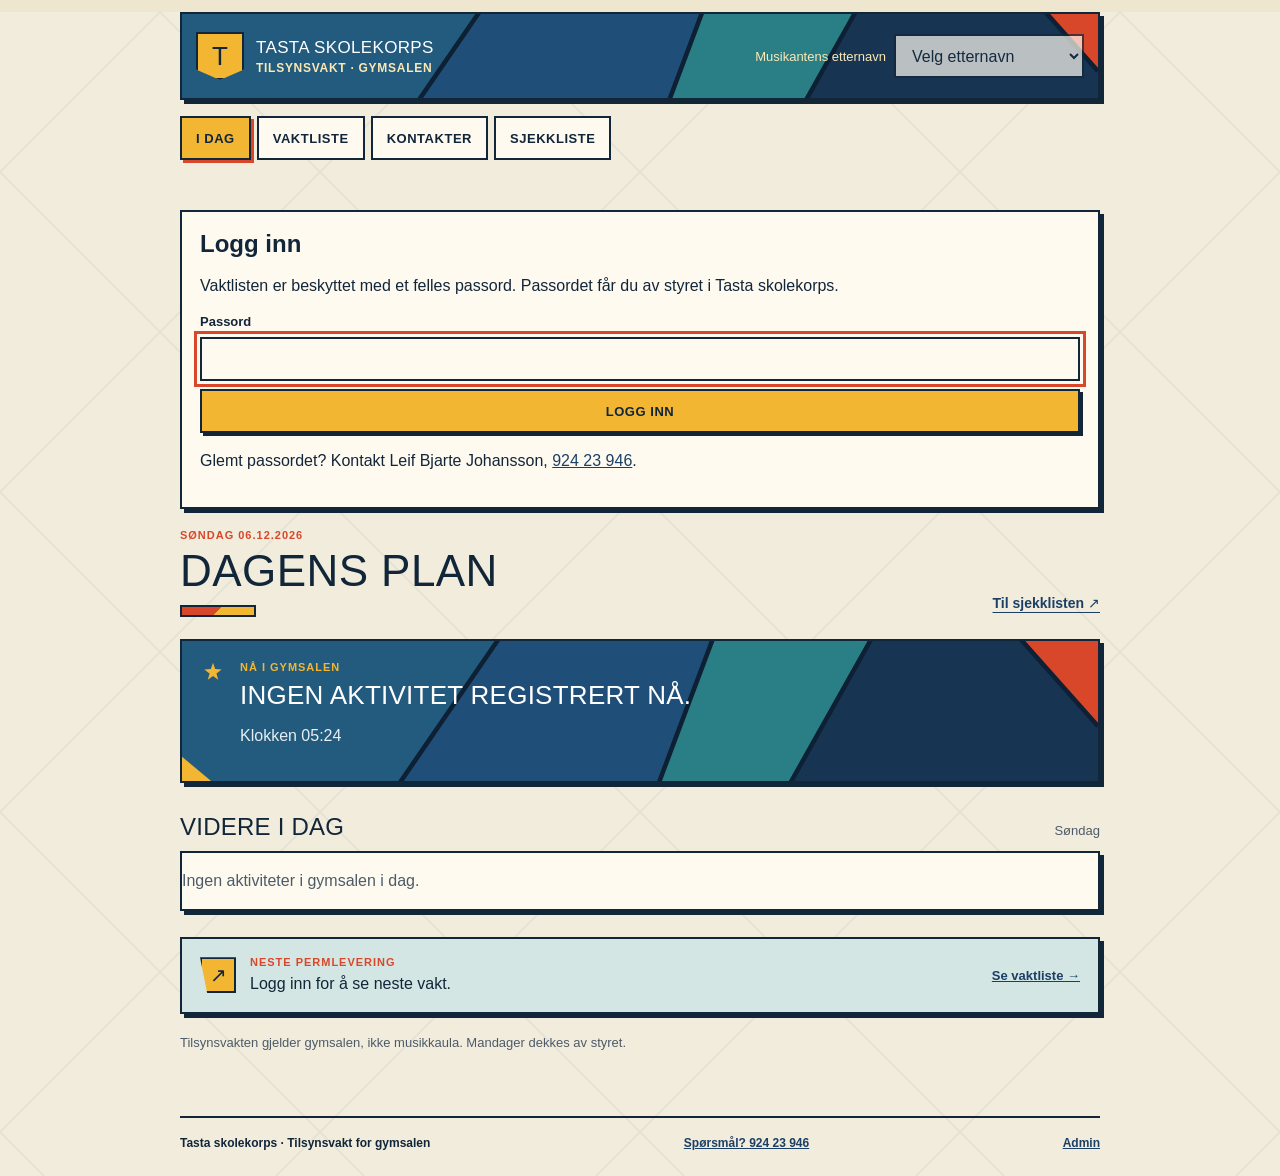
==== commit ca0f2222: "Frontend: use musicians' last names in guard name pickers Label name pickers as the musician's last " ====
--- a/index.html
+++ b/index.html
@@ -21,9 +21,9 @@
       <span class="brand-name">Tasta skolekorps <small>Tilsynsvakt · gymsalen</small></span>
     </a>
     <div class="identity">
-      <label for="guard-select">Jeg er</label>
+      <label for="guard-select">Musikantens etternavn</label>
       <select id="guard-select" aria-describedby="guard-status">
-        <option value="">Velg navn</option>
+        <option value="">Velg etternavn</option>
       </select>
       <span id="guard-status" class="sr-only" aria-live="polite"></span>
     </div>
@@ -66,7 +66,7 @@
       <ol id="today-schedule" class="schedule-list" aria-label="Aktiviteter i gymsalen i dag"></ol>
       <div class="handover-strip">
         <span class="handover-icon" aria-hidden="true">↗</span>
-        <div><p class="eyebrow">Neste permlevering</p><p id="next-handover">Velg navnet ditt for å se neste vakt.</p></div>
+        <div><p class="eyebrow">Neste permlevering</p><p id="next-handover">Velg musikantens etternavn for å se neste vakt.</p></div>
         <a href="#vaktliste" aria-label="Se vaktlisten">Se vaktliste <span aria-hidden="true">→</span></a>
       </div>
       <p class="scope-note">Tilsynsvakten gjelder gymsalen, ikke musikkaula. Mandager dekkes av styret.</p>
@@ -74,7 +74,7 @@
 
     <section id="view-vaktliste" class="view" aria-labelledby="roster-title" hidden>
       <div class="page-heading"><div><p class="eyebrow">Dine vakter og overlevering</p><h1 id="roster-title">Vaktliste</h1></div><button class="icon-button" id="refresh-shifts" type="button" aria-label="Last inn vaktlisten på nytt" title="Oppdater">↻</button></div>
-      <div class="handover-panel"><p class="eyebrow">Neste vakt etter din</p><p id="roster-handover">Velg navnet ditt for å se overleveringen.</p></div>
+      <div class="handover-panel"><p class="eyebrow">Neste vakt etter din</p><p id="roster-handover">Velg musikantens etternavn for å se overleveringen.</p></div>
       <h2 class="subheading">Mine vakter</h2>
       <div id="my-shifts" class="shift-list" aria-live="polite"><p class="loading">Laster vaktliste …</p></div>
       <div id="swap-requests-area" hidden>
--- a/styles.css
+++ b/styles.css
@@ -225,7 +225,7 @@
   border-radius: 5px;
 }
 .admin-grid, .admin-toolbar { display: grid; gap: 12px; }
-.admin-auth label, .admin-toolbar label, .admin-duty-form label {
+.admin-auth label, .admin-toolbar label, .admin-duty-form label, .admin-guard-form label {
   display: grid;
   gap: 6px;
   font-size: 13px;
@@ -243,6 +243,11 @@
   font-size: 13px;
 }
 .admin-duty-form { display: grid; gap: 10px; }
+.admin-guard-form { display: grid; gap: 10px; margin-bottom: 12px; }
+.admin-guard-form p { margin: 0; }
+.admin-guard-title { margin: 0; font-size: 17px; }
+.admin-guard-form .admin-check { display: flex; align-items: center; gap: 8px; font-size: 15px; }
+.admin-guard-form .admin-check input { width: 22px; height: 22px; }
 .badge {
   display: inline-flex;
   align-items: center;
@@ -446,12 +451,12 @@
 .signoff-text { margin: 0 0 12px; line-height: 1.45; }
 
 .plan-warning:empty { display: none; }
-.admin-auth input, .admin-toolbar input, .admin-toolbar select, .admin-duty-form input, .admin-duty-form select {
+.admin-auth input, .admin-toolbar input, .admin-toolbar select, .admin-duty-form input, .admin-duty-form select, .admin-guard-form input:not([type="checkbox"]) {
   min-height: 52px;
   padding: 12px 14px;
   font-size: 17px;
 }
-.admin-auth input { width: 100%; box-sizing: border-box; border: var(--outline); border-radius: 0; background: var(--surface); color: var(--ink); }
+.admin-auth input, .admin-guard-form input:not([type="checkbox"]) { width: 100%; box-sizing: border-box; border: var(--outline); border-radius: 0; background: var(--surface); color: var(--ink); }
 .admin-session { margin-bottom: 14px; }
 
 .season-picker { display: flex; gap: 0; padding: 0; margin: 0; border: 0; }
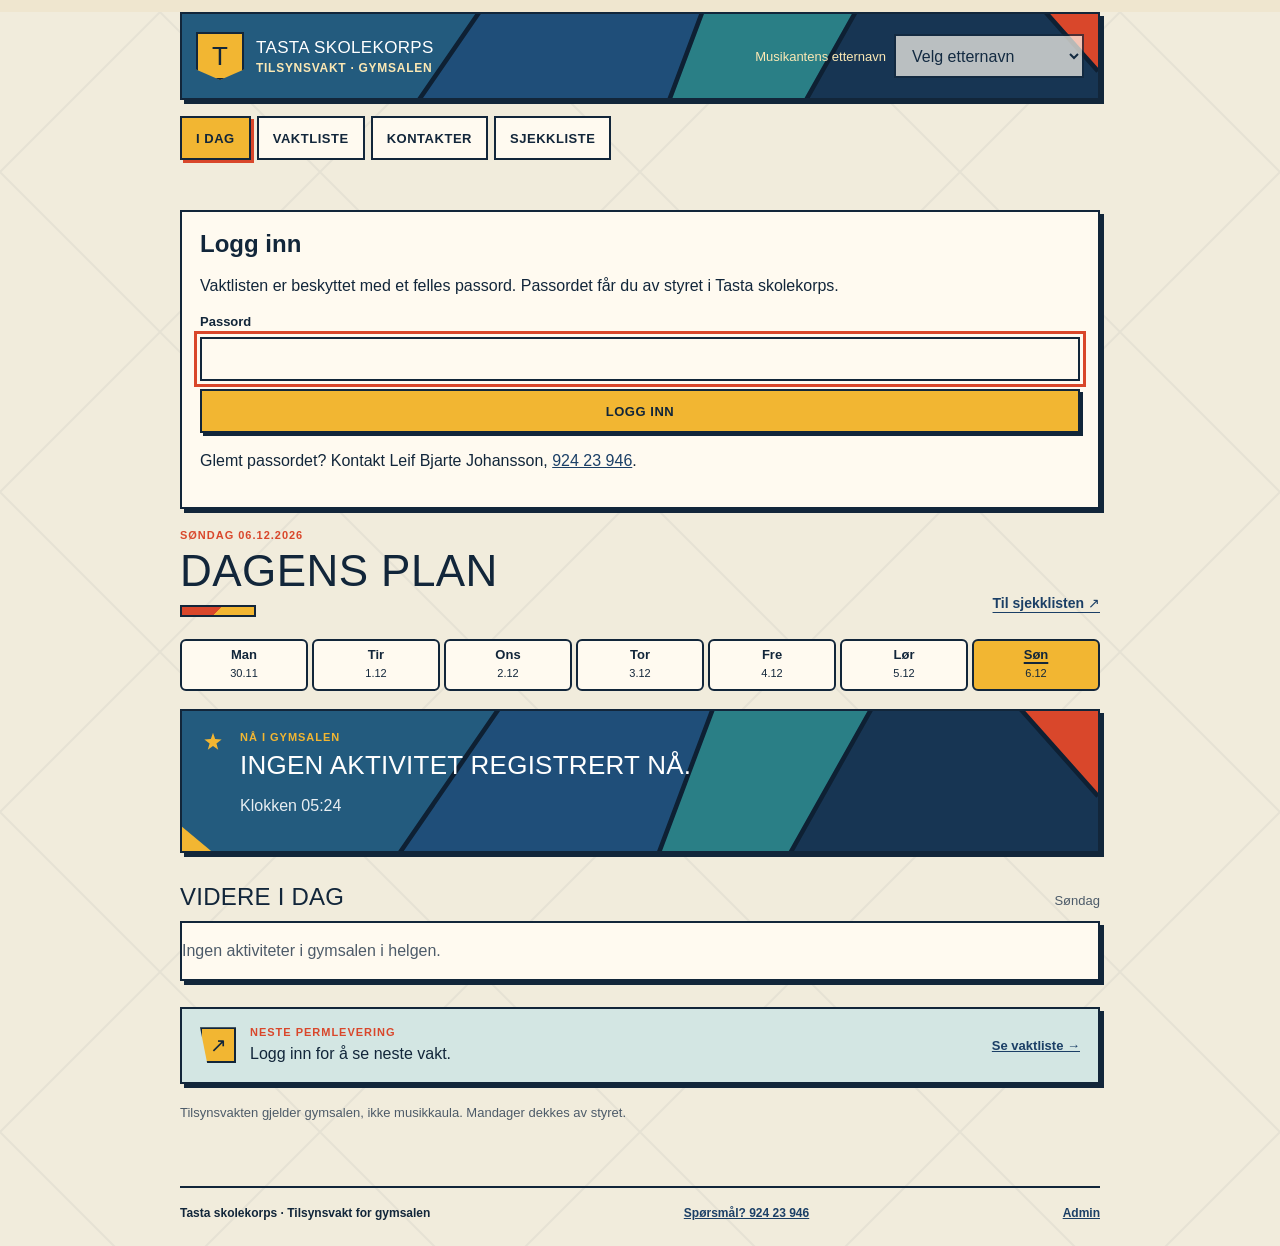
==== commit 002e9583: "Add weekday picker to view the activity plan for other days Let guards view the gym hall plan for an" ====
--- a/index.html
+++ b/index.html
@@ -57,12 +57,13 @@
         </div>
         <a class="text-link" href="#sjekkliste">Til sjekklisten <span aria-hidden="true">↗</span></a>
       </div>
+      <div class="day-picker" id="day-picker" role="group" aria-label="Velg ukedag denne uken"></div>
       <p class="plan-warning" id="plan-warning"></p>
-      <div class="now-panel" aria-live="polite">
+      <div class="now-panel" id="now-panel" aria-live="polite">
         <span class="now-marker" aria-hidden="true"></span>
         <div><p class="eyebrow">Nå i gymsalen</p><p id="current-activity" class="now-title">Laster dagens plan …</p><p id="current-time" class="muted"></p></div>
       </div>
-      <div class="section-heading"><h2>Videre i dag</h2><span class="muted" id="plan-day"></span></div>
+      <div class="section-heading"><h2 id="schedule-title">Videre i dag</h2><span class="muted" id="plan-day"></span></div>
       <ol id="today-schedule" class="schedule-list" aria-label="Aktiviteter i gymsalen i dag"></ol>
       <div class="handover-strip">
         <span class="handover-icon" aria-hidden="true">↗</span>
--- a/styles.css
+++ b/styles.css
@@ -157,6 +157,25 @@
 .schedule-detail strong { font-size: 15px; }
 .schedule-detail .muted { margin-top: 3px; font-size: 12px; }
 .schedule-status { color: var(--navy); font-size: 11px; font-weight: 800; text-transform: uppercase; }
+.day-picker { display: grid; grid-template-columns: repeat(7, minmax(0, 1fr)); gap: 4px; margin: 0 0 18px; }
+.day-option {
+  display: grid;
+  justify-items: center;
+  gap: 2px;
+  min-height: 52px;
+  padding: 6px 2px;
+  color: var(--navy-deep);
+  background: var(--surface);
+  border: var(--outline);
+  border-radius: 6px;
+  font: inherit;
+  cursor: pointer;
+}
+.day-name { font-size: 13px; font-weight: 800; text-transform: capitalize; }
+.day-date { font-size: 11px; font-variant-numeric: tabular-nums; }
+.day-today .day-name { text-decoration: underline; text-decoration-thickness: 2px; text-underline-offset: 3px; }
+.day-option[aria-pressed="true"] { color: var(--navy-deep); background: var(--sun); }
+.day-option:focus-visible { outline: 3px solid var(--teal); outline-offset: 2px; }
 .empty-state, .loading { padding: 16px 0; color: var(--muted); line-height: 1.5; }
 .handover-strip, .handover-panel {
   display: grid;
@@ -246,6 +265,9 @@
 .admin-guard-form { display: grid; gap: 10px; margin-bottom: 12px; }
 .admin-guard-form p { margin: 0; }
 .admin-guard-title { margin: 0; font-size: 17px; }
+.admin-guard-groups { display: grid; gap: 16px; }
+.admin-inactive-guards > summary { cursor: pointer; font-weight: 750; padding: 8px 0; min-height: 44px; display: flex; align-items: center; }
+.admin-inactive-guards > .admin-duty-list { margin-top: 8px; }
 .admin-guard-form .admin-check { display: flex; align-items: center; gap: 8px; font-size: 15px; }
 .admin-guard-form .admin-check input { width: 22px; height: 22px; }
 .badge {
